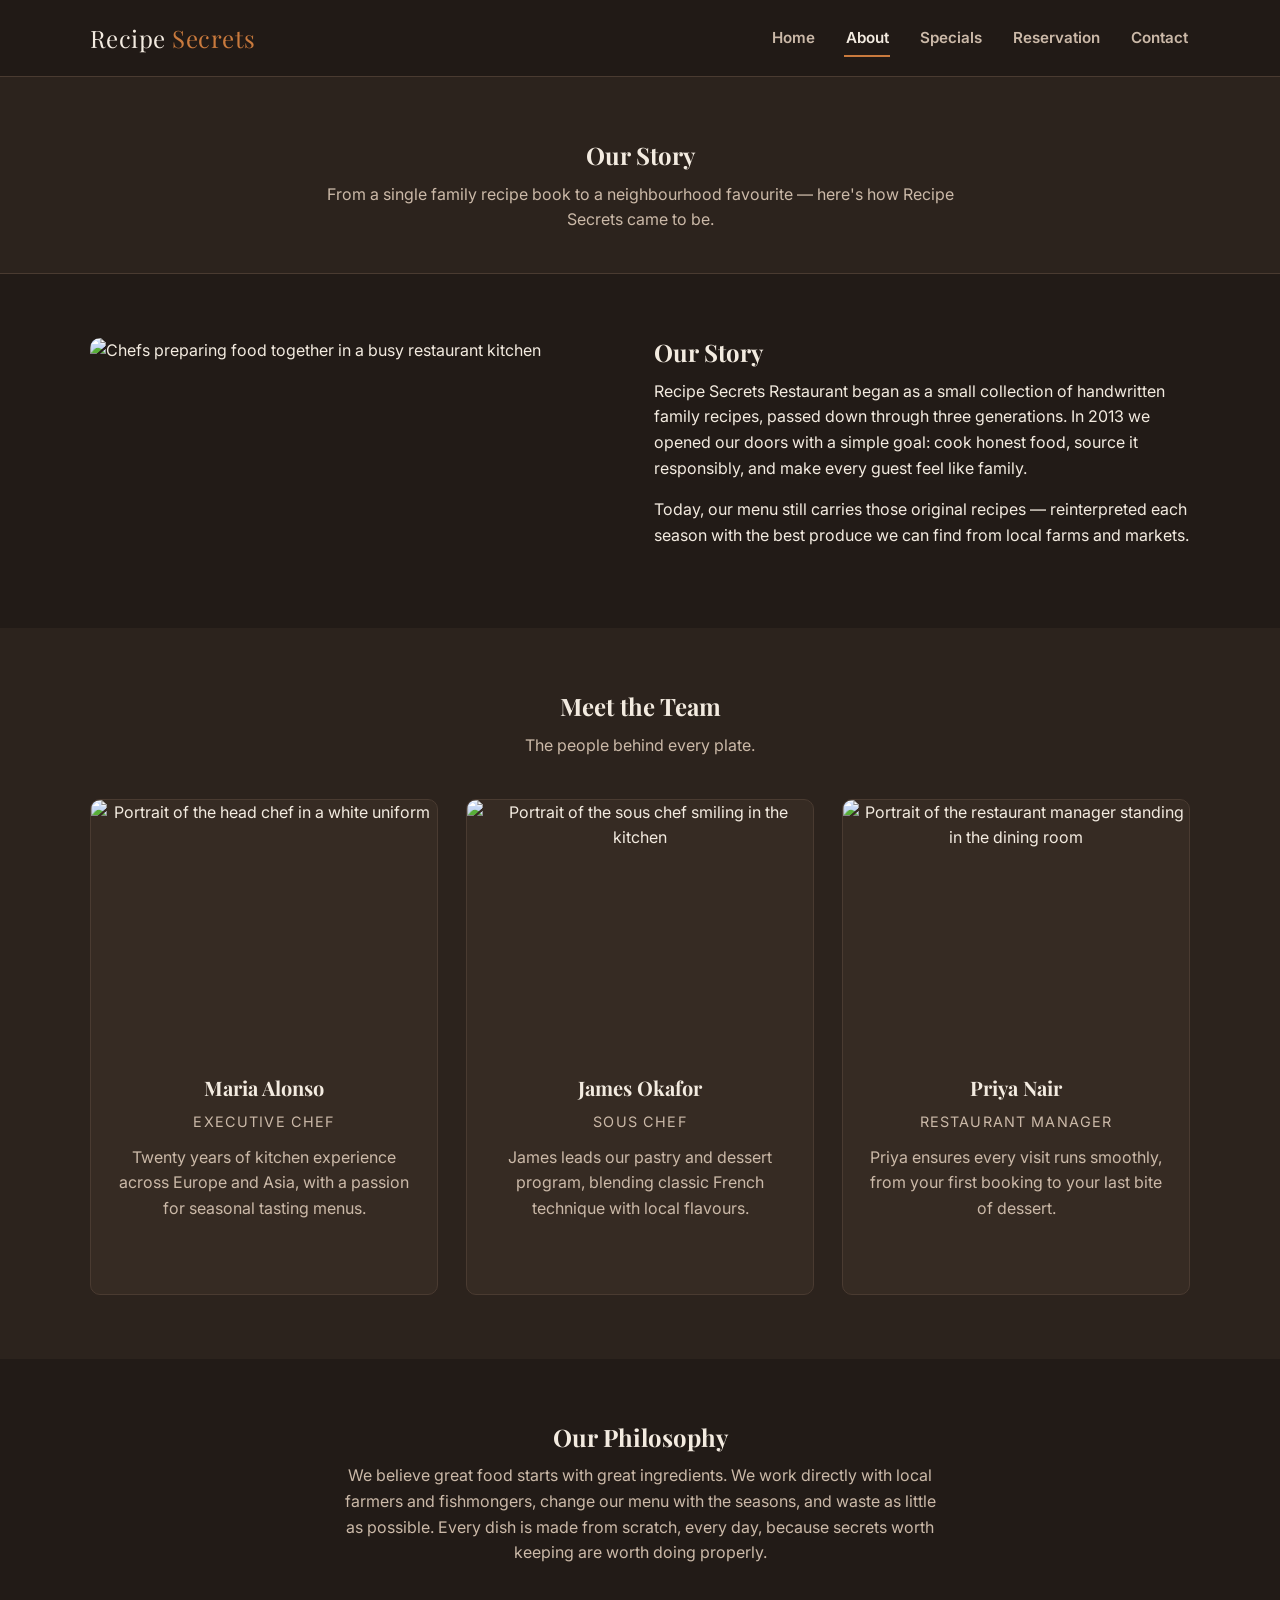
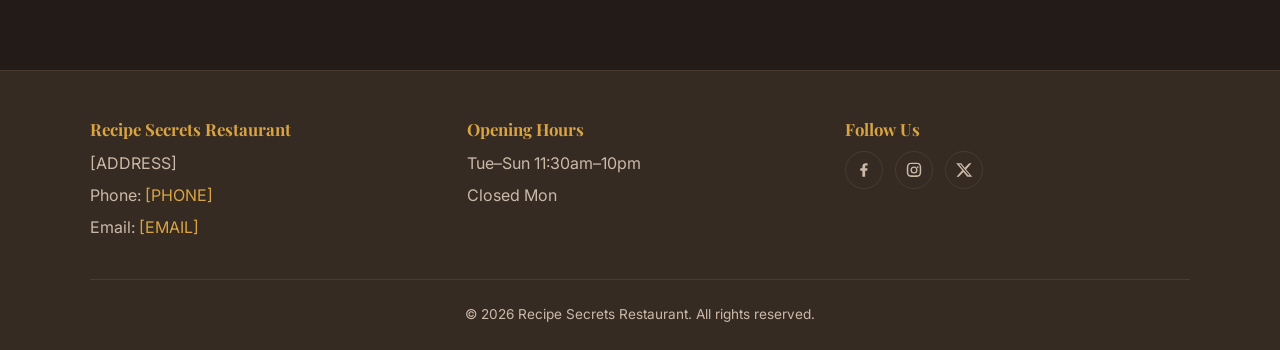
==== about.html @ 941d7039 "Initial commit: Recipe Secrets Restaurant website" ====
<!DOCTYPE html>
<html lang="en">
<head>
  <meta charset="UTF-8" />
  <meta name="viewport" content="width=device-width, initial-scale=1.0" />
  <title>About Us | Recipe Secrets Restaurant</title>
  <meta name="description" content="Learn the story behind Recipe Secrets Restaurant, meet our chef and team, and discover our philosophy on food." />
  <link rel="icon" type="image/svg+xml" href="favicon.svg" />
  <link rel="preconnect" href="https://fonts.googleapis.com" />
  <link rel="preconnect" href="https://fonts.gstatic.com" crossorigin />
  <link href="https://fonts.googleapis.com/css2?family=Playfair+Display:wght@500;600;700&family=Inter:wght@400;500;600;700&display=swap" rel="stylesheet" />
  <link rel="stylesheet" href="css/styles.css" />
</head>
<body>
  <a class="visually-hidden" href="#main-content">Skip to main content</a>

  <header class="site-header">
    <div class="container header-inner">
      <a href="index.html" class="logo">Recipe <span>Secrets</span></a>
      <button class="hamburger" id="hamburger" aria-label="Toggle navigation menu" aria-expanded="false" aria-controls="primary-nav">
        <span></span><span></span><span></span>
      </button>
      <nav class="nav" id="primary-nav" aria-label="Primary">
        <ul>
          <li><a href="index.html">Home</a></li>
          <li><a href="about.html" class="active" aria-current="page">About</a></li>
          <li><a href="specials.html">Specials</a></li>
          <li><a href="reservation.html">Reservation</a></li>
          <li><a href="contact.html">Contact</a></li>
        </ul>
      </nav>
    </div>
  </header>

  <main id="main-content">
    <section class="page-header">
      <div class="container">
        <h1>Our Story</h1>
        <p>From a single family recipe book to a neighbourhood favourite — here's how Recipe Secrets came to be.</p>
      </div>
    </section>

    <section>
      <div class="container">
        <div class="grid grid-2">
          <div>
            <!-- PLACEHOLDER IMAGE: replace with a real photo of the restaurant or founders -->
            <img src="https://images.unsplash.com/photo-1414235077428-338989a2e8c0?auto=format&fit=crop&w=900&q=80" alt="Chefs preparing food together in a busy restaurant kitchen" style="border-radius: var(--radius); margin-bottom: 1rem;" />
          </div>
          <div>
            <h2>Our Story</h2>
            <p>Recipe Secrets Restaurant began as a small collection of handwritten family recipes, passed down through three generations. In 2013 we opened our doors with a simple goal: cook honest food, source it responsibly, and make every guest feel like family.</p>
            <p>Today, our menu still carries those original recipes — reinterpreted each season with the best produce we can find from local farms and markets.</p>
          </div>
        </div>
      </div>
    </section>

    <section class="section-alt">
      <div class="container">
        <div class="section-heading">
          <h2>Meet the Team</h2>
          <p>The people behind every plate.</p>
        </div>
        <div class="grid grid-3">
          <article class="card profile-card">
            <!-- PLACEHOLDER IMAGE: replace with a real headshot -->
            <img src="https://images.unsplash.com/photo-1583394293214-28ded15ee548?auto=format&fit=crop&w=600&q=80" alt="Portrait of the head chef in a white uniform" />
            <div class="card-body">
              <h3>Maria Alonso</h3>
              <p class="profile-role">Executive Chef</p>
              <p>Twenty years of kitchen experience across Europe and Asia, with a passion for seasonal tasting menus.</p>
            </div>
          </article>
          <article class="card profile-card">
            <!-- PLACEHOLDER IMAGE: replace with a real headshot -->
            <img src="https://images.unsplash.com/photo-1577219491135-ce391730fb2c?auto=format&fit=crop&w=600&q=80" alt="Portrait of the sous chef smiling in the kitchen" />
            <div class="card-body">
              <h3>James Okafor</h3>
              <p class="profile-role">Sous Chef</p>
              <p>James leads our pastry and dessert program, blending classic French technique with local flavours.</p>
            </div>
          </article>
          <article class="card profile-card">
            <!-- PLACEHOLDER IMAGE: replace with a real headshot -->
            <img src="https://images.unsplash.com/photo-1544005313-94ddf0286df2?auto=format&fit=crop&w=600&q=80" alt="Portrait of the restaurant manager standing in the dining room" />
            <div class="card-body">
              <h3>Priya Nair</h3>
              <p class="profile-role">Restaurant Manager</p>
              <p>Priya ensures every visit runs smoothly, from your first booking to your last bite of dessert.</p>
            </div>
          </article>
        </div>
      </div>
    </section>

    <section>
      <div class="container section-heading">
        <h2>Our Philosophy</h2>
        <p>We believe great food starts with great ingredients. We work directly with local farmers and fishmongers, change our menu with the seasons, and waste as little as possible. Every dish is made from scratch, every day, because secrets worth keeping are worth doing properly.</p>
      </div>
    </section>
  </main>

  <footer class="site-footer">
    <div class="container">
      <div class="footer-inner">
        <div class="footer-col">
          <h3>Recipe Secrets Restaurant</h3>
          <p>[ADDRESS]</p>
          <p>Phone: <a href="tel:[PHONE]">[PHONE]</a></p>
          <p>Email: <a href="mailto:[EMAIL]">[EMAIL]</a></p>
        </div>
        <div class="footer-col">
          <h3>Opening Hours</h3>
          <p>Tue–Sun 11:30am–10pm</p>
          <p>Closed Mon</p>
        </div>
        <div class="footer-col">
          <h3>Follow Us</h3>
          <div class="social-links">
            <!-- PLACEHOLDER social links: replace href values with real profiles -->
            <a href="https://facebook.com" aria-label="Facebook" target="_blank" rel="noopener">
              <svg viewBox="0 0 24 24" aria-hidden="true"><path d="M13.5 21v-8h2.7l.4-3.2h-3.1V7.7c0-.9.3-1.6 1.6-1.6h1.7V3.2C16.5 3.1 15.4 3 14.2 3c-2.6 0-4.4 1.6-4.4 4.5v2.3H7v3.2h2.8v8h3.7z"/></svg>
            </a>
            <a href="https://instagram.com" aria-label="Instagram" target="_blank" rel="noopener">
              <svg viewBox="0 0 24 24" aria-hidden="true"><path d="M12 2.2c2.7 0 3 0 4 .1 1 .1 1.7.2 2.3.5.6.3 1.1.6 1.6 1.1.5.5.8 1 1.1 1.6.3.6.4 1.3.5 2.3.1 1 .1 1.3.1 4s0 3-.1 4c-.1 1-.2 1.7-.5 2.3-.3.6-.6 1.1-1.1 1.6-.5.5-1 .8-1.6 1.1-.6.3-1.3.4-2.3.5-1 .1-1.3.1-4 .1s-3 0-4-.1c-1-.1-1.7-.2-2.3-.5-.6-.3-1.1-.6-1.6-1.1-.5-.5-.8-1-1.1-1.6-.3-.6-.4-1.3-.5-2.3-.1-1-.1-1.3-.1-4s0-3 .1-4c.1-1 .2-1.7.5-2.3.3-.6.6-1.1 1.1-1.6.5-.5 1-.8 1.6-1.1.6-.3 1.3-.4 2.3-.5 1-.1 1.3-.1 4-.1zm0 1.8c-2.6 0-2.9 0-4 .1-.8 0-1.3.2-1.6.3-.4.1-.7.3-1 .6-.3.3-.5.6-.6 1-.1.3-.3.8-.3 1.6-.1 1.1-.1 1.4-.1 4s0 2.9.1 4c0 .8.2 1.3.3 1.6.1.4.3.7.6 1 .3.3.6.5 1 .6.3.1.8.3 1.6.3 1.1.1 1.4.1 4 .1s2.9 0 4-.1c.8 0 1.3-.2 1.6-.3.4-.1.7-.3 1-.6.3-.3.5-.6.6-1 .1-.3.3-.8.3-1.6.1-1.1.1-1.4.1-4s0-2.9-.1-4c0-.8-.2-1.3-.3-1.6-.1-.4-.3-.7-.6-1-.3-.3-.6-.5-1-.6-.3-.1-.8-.3-1.6-.3-1.1-.1-1.4-.1-4-.1zm0 3.3a4.7 4.7 0 110 9.4 4.7 4.7 0 010-9.4zm0 1.8a2.9 2.9 0 100 5.8 2.9 2.9 0 000-5.8zm5-2a1.1 1.1 0 110 2.2 1.1 1.1 0 010-2.2z"/></svg>
            </a>
            <a href="https://x.com" aria-label="X (Twitter)" target="_blank" rel="noopener">
              <svg viewBox="0 0 24 24" aria-hidden="true"><path d="M18.9 3H22l-7.2 8.2L23 21h-6.6l-5.2-6.4L5.1 21H2l7.7-8.8L1.5 3h6.8l4.7 5.9L18.9 3zm-1.2 16.1h1.8L7.4 4.8H5.5l12.2 14.3z"/></svg>
            </a>
          </div>
        </div>
      </div>
      <p class="copyright">&copy; <span id="year"></span> Recipe Secrets Restaurant. All rights reserved.</p>
    </div>
  </footer>

  <script src="js/main.js"></script>
</body>
</html>
---- css/styles.css ----
/* =========================================================
   Recipe Secrets Restaurant — shared stylesheet
   Colour palette (edit these variables to re-theme the site)
   ========================================================= */
:root {
  /* Core palette: dark, earthy background with one warm accent */
  --color-bg: #221b17;          /* page background — deep espresso brown */
  --color-bg-alt: #2c231d;      /* slightly lighter panels/sections */
  --color-surface: #362b23;     /* cards, header, footer */
  --color-border: #4a3b31;

  --color-text: #f3ebe0;        /* main text on dark background */
  --color-text-muted: #cbb9a8;  /* secondary text */

  --color-accent: #c97a3d;      /* terracotta — buttons, links, highlights */
  --color-accent-dark: #a85f2a;
  --color-accent-contrast: #1a1310; /* text placed on top of accent */

  --color-gold: #d9a441;        /* secondary accent for small details */

  --font-heading: "Playfair Display", Georgia, serif;
  --font-body: "Inter", Arial, sans-serif;

  --radius: 10px;
  --shadow: 0 10px 30px rgba(0, 0, 0, 0.35);
  --max-width: 1140px;
  --header-height: 76px;
}

/* ---------- Reset ---------- */
*,
*::before,
*::after {
  box-sizing: border-box;
}

html {
  scroll-behavior: smooth;
}

body {
  margin: 0;
  background-color: var(--color-bg);
  color: var(--color-text);
  font-family: var(--font-body);
  line-height: 1.6;
  -webkit-font-smoothing: antialiased;
}

img {
  max-width: 100%;
  display: block;
}

a {
  color: var(--color-gold);
  text-decoration: none;
}

a:hover,
a:focus-visible {
  color: var(--color-accent);
}

h1,
h2,
h3,
h4 {
  font-family: var(--font-heading);
  line-height: 1.2;
  margin: 0 0 0.5em;
  color: var(--color-text);
}

p {
  margin: 0 0 1em;
}

ul {
  list-style: none;
  margin: 0;
  padding: 0;
}

:focus-visible {
  outline: 3px solid var(--color-gold);
  outline-offset: 2px;
}

.container {
  width: 100%;
  max-width: var(--max-width);
  margin: 0 auto;
  padding: 0 20px;
}

.visually-hidden {
  position: absolute;
  width: 1px;
  height: 1px;
  padding: 0;
  margin: -1px;
  overflow: hidden;
  clip: rect(0, 0, 0, 0);
  white-space: nowrap;
  border: 0;
}

/* ---------- Buttons ---------- */
.btn {
  display: inline-block;
  padding: 0.85em 1.8em;
  border-radius: 999px;
  font-family: var(--font-body);
  font-weight: 600;
  letter-spacing: 0.02em;
  border: 2px solid transparent;
  cursor: pointer;
  transition: transform 0.15s ease, background-color 0.15s ease, color 0.15s ease;
}

.btn-primary {
  background-color: var(--color-accent);
  color: var(--color-accent-contrast);
}

.btn-primary:hover,
.btn-primary:focus-visible {
  background-color: var(--color-accent-dark);
  color: #fff;
  transform: translateY(-2px);
}

.btn-outline {
  background-color: transparent;
  border-color: var(--color-gold);
  color: var(--color-gold);
}

.btn-outline:hover,
.btn-outline:focus-visible {
  background-color: var(--color-gold);
  color: var(--color-accent-contrast);
}

/* ---------- Header / Nav ---------- */
.site-header {
  position: sticky;
  top: 0;
  z-index: 100;
  background-color: rgba(34, 27, 23, 0.96);
  backdrop-filter: blur(6px);
  border-bottom: 1px solid var(--color-border);
}

.header-inner {
  display: flex;
  align-items: center;
  justify-content: space-between;
  min-height: var(--header-height);
}

.logo {
  font-family: var(--font-heading);
  font-size: 1.5rem;
  color: var(--color-text);
  letter-spacing: 0.02em;
}

.logo span {
  color: var(--color-accent);
}

.logo:hover,
.logo:focus-visible {
  color: var(--color-text);
}

.nav ul {
  display: flex;
  gap: 1.75rem;
}

.nav a {
  color: var(--color-text-muted);
  font-weight: 600;
  font-size: 0.95rem;
  padding: 0.5rem 0.1rem;
  border-bottom: 2px solid transparent;
}

.nav a:hover,
.nav a:focus-visible {
  color: var(--color-text);
}

.nav a.active {
  color: var(--color-text);
  border-bottom-color: var(--color-accent);
}

.hamburger {
  display: none;
  flex-direction: column;
  justify-content: center;
  gap: 5px;
  width: 42px;
  height: 42px;
  background: transparent;
  border: 1px solid var(--color-border);
  border-radius: 8px;
  cursor: pointer;
  padding: 0;
}

.hamburger span {
  display: block;
  width: 20px;
  height: 2px;
  margin: 0 auto;
  background-color: var(--color-text);
  transition: transform 0.2s ease, opacity 0.2s ease;
}

.hamburger[aria-expanded="true"] span:nth-child(1) {
  transform: translateY(7px) rotate(45deg);
}

.hamburger[aria-expanded="true"] span:nth-child(2) {
  opacity: 0;
}

.hamburger[aria-expanded="true"] span:nth-child(3) {
  transform: translateY(-7px) rotate(-45deg);
}

/* ---------- Hero ---------- */
.hero {
  position: relative;
  min-height: 72vh;
  display: flex;
  align-items: center;
  background-size: cover;
  background-position: center;
  background-color: var(--color-bg-alt);
}

.hero::before {
  content: "";
  position: absolute;
  inset: 0;
  background: linear-gradient(180deg, rgba(20, 15, 12, 0.55) 0%, rgba(20, 15, 12, 0.85) 100%);
}

.hero-content {
  position: relative;
  z-index: 1;
  max-width: 640px;
}

.hero-content .tagline {
  color: var(--color-gold);
  text-transform: uppercase;
  letter-spacing: 0.15em;
  font-weight: 600;
  font-size: 0.85rem;
}

.hero-content h1 {
  font-size: clamp(2.2rem, 5vw, 3.6rem);
  margin-bottom: 0.4em;
}

.hero-content p {
  color: var(--color-text-muted);
  font-size: 1.1rem;
  margin-bottom: 1.5em;
}

/* ---------- Page header (non-home pages) ---------- */
.page-header {
  padding: 4rem 0 2.5rem;
  text-align: center;
  background-color: var(--color-bg-alt);
  border-bottom: 1px solid var(--color-border);
}

.page-header p {
  color: var(--color-text-muted);
  max-width: 640px;
  margin: 0 auto;
}

/* ---------- Sections ---------- */
section {
  padding: 4rem 0;
}

.section-alt {
  background-color: var(--color-bg-alt);
}

.section-heading {
  text-align: center;
  max-width: 640px;
  margin: 0 auto 2.5rem;
}

.section-heading p {
  color: var(--color-text-muted);
}

/* ---------- Grids / Cards ---------- */
.grid {
  display: grid;
  gap: 1.75rem;
}

.grid-3 {
  grid-template-columns: repeat(3, 1fr);
}

.grid-2 {
  grid-template-columns: repeat(2, 1fr);
}

.card {
  background-color: var(--color-surface);
  border: 1px solid var(--color-border);
  border-radius: var(--radius);
  overflow: hidden;
  display: flex;
  flex-direction: column;
}

.card img {
  width: 100%;
  height: 210px;
  object-fit: cover;
}

.card-body {
  padding: 1.25rem 1.5rem 1.5rem;
  flex: 1;
  display: flex;
  flex-direction: column;
}

.card-body h3 {
  font-size: 1.25rem;
}

.card-body p {
  color: var(--color-text-muted);
  flex: 1;
}

.price-tag {
  display: inline-block;
  align-self: flex-start;
  margin-top: 0.5rem;
  font-family: var(--font-heading);
  font-size: 1.1rem;
  color: var(--color-gold);
}

/* ---------- Specials ---------- */
.specials-group {
  margin-bottom: 3rem;
}

.specials-group:last-child {
  margin-bottom: 0;
}

.specials-group h2 {
  border-left: 4px solid var(--color-accent);
  padding-left: 0.75rem;
  margin-bottom: 1.5rem;
}

/* ---------- Opening hours table ---------- */
.hours-table {
  width: 100%;
  max-width: 420px;
  margin: 0 auto;
  border-collapse: collapse;
}

.hours-table th,
.hours-table td {
  text-align: left;
  padding: 0.6rem 0.5rem;
  border-bottom: 1px solid var(--color-border);
  color: var(--color-text-muted);
}

.hours-table th {
  color: var(--color-text);
  font-family: var(--font-heading);
  font-weight: 400;
}

/* ---------- Team / profile cards ---------- */
.profile-card {
  text-align: center;
  padding-bottom: 2rem;
}

.profile-card img {
  height: 240px;
}

.profile-card h3 {
  margin-top: 1rem;
}

.profile-role {
  color: var(--color-gold);
  font-size: 0.9rem;
  text-transform: uppercase;
  letter-spacing: 0.08em;
  margin-bottom: 0.75rem;
}

/* ---------- Forms ---------- */
.form-card {
  background-color: var(--color-surface);
  border: 1px solid var(--color-border);
  border-radius: var(--radius);
  padding: 2rem;
  max-width: 720px;
  margin: 0 auto;
  box-shadow: var(--shadow);
}

.form-row {
  display: grid;
  grid-template-columns: 1fr 1fr;
  gap: 1.25rem;
}

.form-field {
  margin-bottom: 1.25rem;
}

.form-field label {
  display: block;
  margin-bottom: 0.4rem;
  font-weight: 600;
  font-size: 0.95rem;
}

.form-field .required {
  color: var(--color-accent);
}

.form-field input,
.form-field select,
.form-field textarea {
  width: 100%;
  padding: 0.7rem 0.85rem;
  background-color: var(--color-bg);
  border: 1px solid var(--color-border);
  border-radius: 6px;
  color: var(--color-text);
  font-family: var(--font-body);
  font-size: 1rem;
}

.form-field input:focus,
.form-field select:focus,
.form-field textarea:focus {
  border-color: var(--color-accent);
}

.form-field textarea {
  min-height: 140px;
  resize: vertical;
}

.field-hint {
  font-size: 0.82rem;
  color: var(--color-text-muted);
  margin-top: 0.3rem;
}

.field-error {
  font-size: 0.82rem;
  color: #f0a58a;
  margin-top: 0.3rem;
  display: none;
}

.form-field.has-error input,
.form-field.has-error select,
.form-field.has-error textarea {
  border-color: #d9675a;
}

.form-field.has-error .field-error {
  display: block;
}

.form-message {
  margin-top: 1.25rem;
  padding: 0.9rem 1.1rem;
  border-radius: 8px;
  display: none;
}

.form-message.success {
  display: block;
  background-color: rgba(89, 150, 95, 0.18);
  border: 1px solid #599650;
  color: #bfe8c0;
}

.form-message.error {
  display: block;
  background-color: rgba(217, 103, 90, 0.15);
  border: 1px solid #d9675a;
  color: #f3c3ba;
}

/* ---------- Contact page ---------- */
.contact-grid {
  display: grid;
  grid-template-columns: 1fr 1fr;
  gap: 2.5rem;
  align-items: start;
}

.contact-details p {
  margin-bottom: 0.5rem;
}

.map-wrap {
  border-radius: var(--radius);
  overflow: hidden;
  border: 1px solid var(--color-border);
  margin-top: 1.5rem;
}

.map-wrap iframe {
  width: 100%;
  height: 280px;
  border: 0;
  display: block;
}

/* ---------- CTA band ---------- */
.cta-band {
  text-align: center;
  background: linear-gradient(135deg, var(--color-surface), var(--color-bg-alt));
  border-top: 1px solid var(--color-border);
  border-bottom: 1px solid var(--color-border);
}

.cta-band h2 {
  margin-bottom: 0.5rem;
}

.cta-band p {
  color: var(--color-text-muted);
  margin-bottom: 1.5rem;
}

/* ---------- Footer ---------- */
.site-footer {
  background-color: var(--color-surface);
  border-top: 1px solid var(--color-border);
  padding: 3rem 0 1.5rem;
}

.footer-inner {
  display: grid;
  grid-template-columns: repeat(3, 1fr);
  gap: 2rem;
  margin-bottom: 2rem;
}

.footer-col h3 {
  font-size: 1.05rem;
  margin-bottom: 0.75rem;
  color: var(--color-gold);
}

.footer-col p {
  color: var(--color-text-muted);
  margin-bottom: 0.4rem;
}

.social-links {
  display: flex;
  gap: 0.75rem;
}

.social-links a {
  width: 38px;
  height: 38px;
  border-radius: 50%;
  border: 1px solid var(--color-border);
  display: flex;
  align-items: center;
  justify-content: center;
  color: var(--color-text-muted);
}

.social-links a:hover,
.social-links a:focus-visible {
  border-color: var(--color-accent);
  color: var(--color-accent);
}

.social-links svg {
  width: 18px;
  height: 18px;
  fill: currentColor;
}

.copyright {
  text-align: center;
  color: var(--color-text-muted);
  font-size: 0.85rem;
  margin: 0;
  padding-top: 1.5rem;
  border-top: 1px solid var(--color-border);
}

.img-placeholder-note {
  font-size: 0.75rem;
  color: var(--color-text-muted);
  opacity: 0.8;
  margin-top: -0.75rem;
}

/* ---------- Responsive ---------- */
@media (max-width: 1024px) {
  .grid-3 {
    grid-template-columns: repeat(2, 1fr);
  }
}

@media (max-width: 767px) {
  .hamburger {
    display: flex;
  }

  .nav {
    position: absolute;
    top: var(--header-height);
    left: 0;
    right: 0;
    background-color: var(--color-surface);
    border-bottom: 1px solid var(--color-border);
    max-height: 0;
    overflow: hidden;
    transition: max-height 0.25s ease;
  }

  .nav.open {
    max-height: 400px;
  }

  .nav ul {
    flex-direction: column;
    gap: 0;
    padding: 0.5rem 20px 1rem;
  }

  .nav a {
    display: block;
    padding: 0.9rem 0;
    border-bottom: 1px solid var(--color-border);
  }

  .grid-3,
  .grid-2,
  .form-row,
  .contact-grid,
  .footer-inner {
    grid-template-columns: 1fr;
  }

  .hero {
    min-height: 60vh;
    text-align: center;
  }

  .hero-content {
    margin: 0 auto;
  }

  .form-card {
    padding: 1.5rem;
  }
}
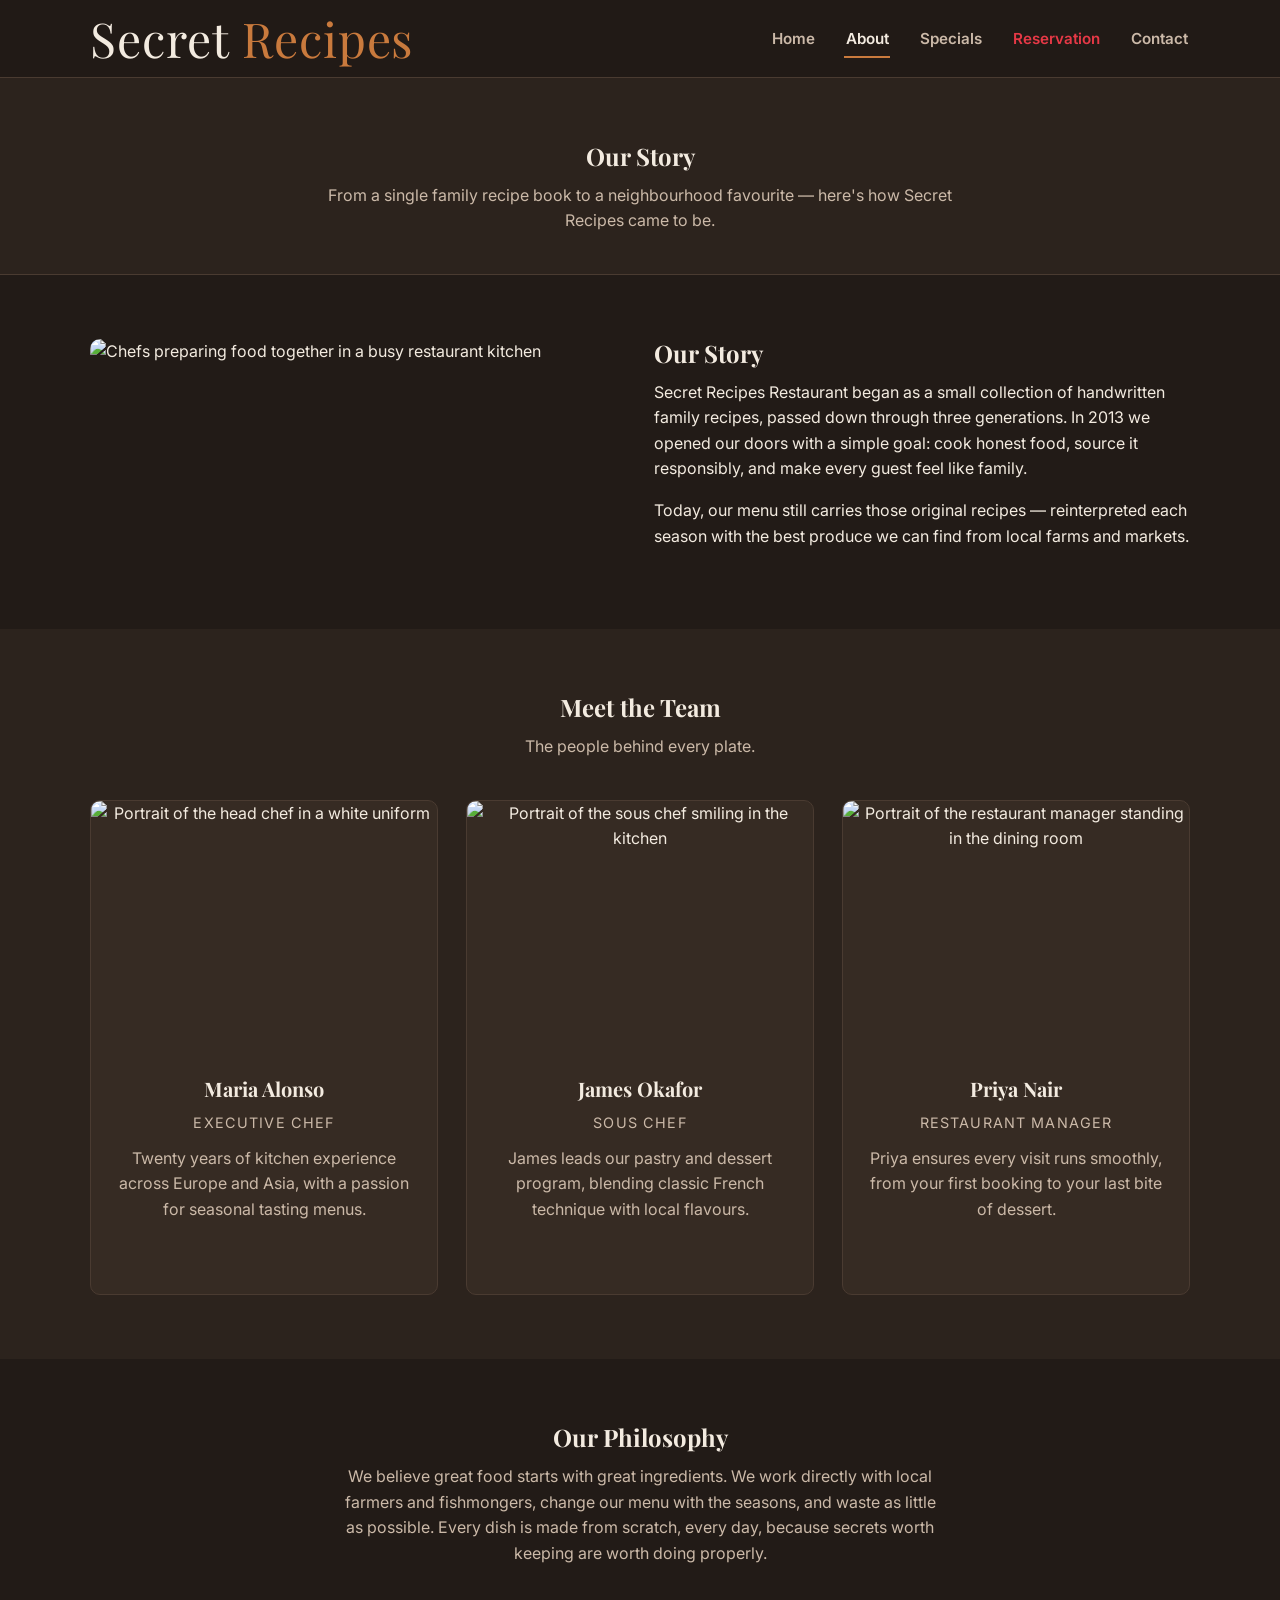
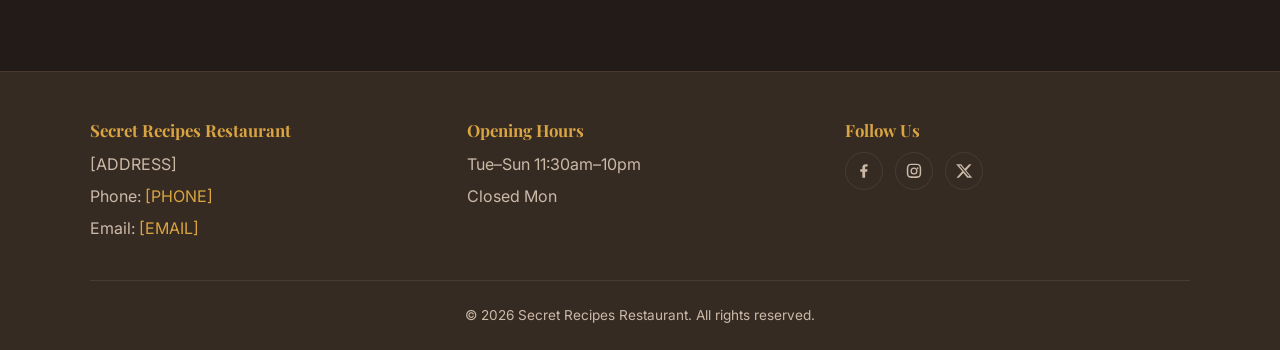
==== commit c3430c58: "Rename restaurant brand from Recipe Secrets to Secret Recipes Co-Authored-By: Claude Sonnet 5 <norep" ====
--- a/about.html
+++ b/about.html
@@ -3,8 +3,8 @@
 <head>
   <meta charset="UTF-8" />
   <meta name="viewport" content="width=device-width, initial-scale=1.0" />
-  <title>About Us | Recipe Secrets Restaurant</title>
-  <meta name="description" content="Learn the story behind Recipe Secrets Restaurant, meet our chef and team, and discover our philosophy on food." />
+  <title>About Us | Secret Recipes Restaurant</title>
+  <meta name="description" content="Learn the story behind Secret Recipes Restaurant, meet our chef and team, and discover our philosophy on food." />
   <link rel="icon" type="image/svg+xml" href="favicon.svg" />
   <link rel="preconnect" href="https://fonts.googleapis.com" />
   <link rel="preconnect" href="https://fonts.gstatic.com" crossorigin />
@@ -16,7 +16,7 @@
 
   <header class="site-header">
     <div class="container header-inner">
-      <a href="index.html" class="logo">Recipe <span>Secrets</span></a>
+      <a href="index.html" class="logo">Secret <span>Recipes</span></a>
       <button class="hamburger" id="hamburger" aria-label="Toggle navigation menu" aria-expanded="false" aria-controls="primary-nav">
         <span></span><span></span><span></span>
       </button>
@@ -36,7 +36,7 @@
     <section class="page-header">
       <div class="container">
         <h1>Our Story</h1>
-        <p>From a single family recipe book to a neighbourhood favourite — here's how Recipe Secrets came to be.</p>
+        <p>From a single family recipe book to a neighbourhood favourite — here's how Secret Recipes came to be.</p>
       </div>
     </section>
 
@@ -49,7 +49,7 @@
           </div>
           <div>
             <h2>Our Story</h2>
-            <p>Recipe Secrets Restaurant began as a small collection of handwritten family recipes, passed down through three generations. In 2013 we opened our doors with a simple goal: cook honest food, source it responsibly, and make every guest feel like family.</p>
+            <p>Secret Recipes Restaurant began as a small collection of handwritten family recipes, passed down through three generations. In 2013 we opened our doors with a simple goal: cook honest food, source it responsibly, and make every guest feel like family.</p>
             <p>Today, our menu still carries those original recipes — reinterpreted each season with the best produce we can find from local farms and markets.</p>
           </div>
         </div>
@@ -106,7 +106,7 @@
     <div class="container">
       <div class="footer-inner">
         <div class="footer-col">
-          <h3>Recipe Secrets Restaurant</h3>
+          <h3>Secret Recipes Restaurant</h3>
           <p>[ADDRESS]</p>
           <p>Phone: <a href="tel:[PHONE]">[PHONE]</a></p>
           <p>Email: <a href="mailto:[EMAIL]">[EMAIL]</a></p>
@@ -132,7 +132,7 @@
           </div>
         </div>
       </div>
-      <p class="copyright">&copy; <span id="year"></span> Recipe Secrets Restaurant. All rights reserved.</p>
+      <p class="copyright">&copy; <span id="year"></span> Secret Recipes Restaurant. All rights reserved.</p>
     </div>
   </footer>
 
--- a/css/styles.css
+++ b/css/styles.css
@@ -1,5 +1,5 @@
 /* =========================================================
-   Recipe Secrets Restaurant — shared stylesheet
+   Secret Recipes Restaurant — shared stylesheet
    Colour palette (edit these variables to re-theme the site)
    ========================================================= */
 :root {
@@ -162,7 +162,7 @@
 
 .logo {
   font-family: var(--font-heading);
-  font-size: 1.5rem;
+  font-size: 3rem;
   color: var(--color-text);
   letter-spacing: 0.02em;
 }
@@ -197,6 +197,17 @@
 .nav a.active {
   color: var(--color-text);
   border-bottom-color: var(--color-accent);
+}
+
+.nav a[href="reservation.html"] {
+  color: #e63946;
+}
+
+.nav a[href="reservation.html"]:hover,
+.nav a[href="reservation.html"]:focus-visible,
+.nav a[href="reservation.html"].active {
+  color: #ff4d5e;
+  border-bottom-color: #e63946;
 }
 
 .hamburger {
